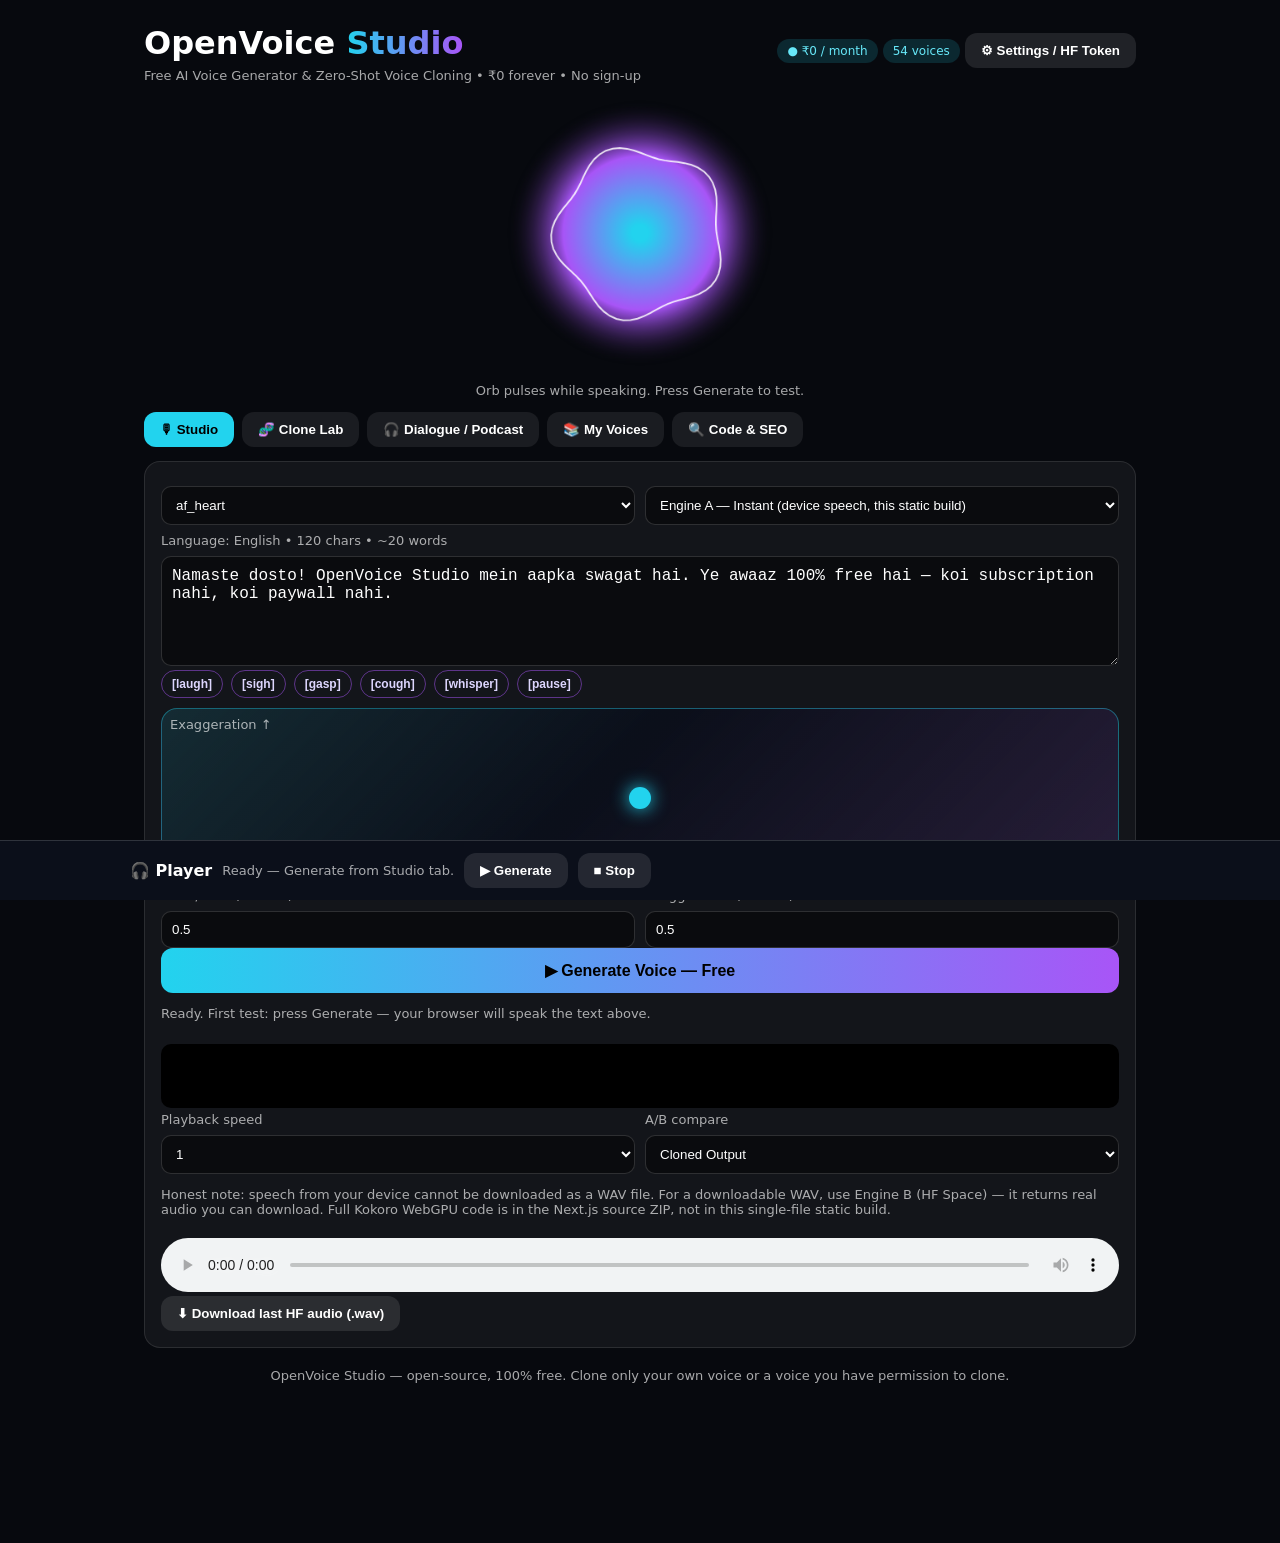
==== index.html @ 6932ad16 "Add files via upload" ====
<!DOCTYPE html>
<html lang="en-IN">
<head>
<meta charset="UTF-8">
<meta name="viewport" content="width=device-width, initial-scale=1">
<title>OpenVoice Studio — Free AI Voice Generator & Voice Cloning</title>
<meta name="description" content="100% free AI text-to-speech & 5-second voice cloning. 54 voices, Hindi, Hinglish, English + 23 languages. No subscription, no paywall, ₹0/month.">
<meta property="og:title" content="OpenVoice Studio — 100% Free AI Voice Cloning & TTS Studio">
<meta property="og:description" content="Clone any voice in 5 seconds. 54 free voices, Hindi + 23 languages, zero subscription.">
<meta property="og:type" content="website">
<link rel="llms-txt" href="/llms.txt">
<link rel="manifest" href="/manifest.webmanifest">
<style>
*{box-sizing:border-box}body{margin:0;background:#07090E;color:#fff;font-family:system-ui,-apple-system,Segoe UI,Roboto,sans-serif}
a{color:#22D3EE}.wrap{max-width:1020px;margin:0 auto;padding:18px 14px 160px}
header{display:flex;flex-wrap:wrap;gap:10px;align-items:center;justify-content:space-between}
h1{font-size:32px;margin:6px 0}.grad{background:linear-gradient(90deg,#22D3EE,#A855F7);-webkit-background-clip:text;background-clip:text;color:transparent}
.badge{background:rgba(34,211,238,.15);color:#67e8f9;border-radius:999px;padding:5px 10px;font-size:12px}
.card{background:rgba(255,255,255,.05);border:1px solid rgba(255,255,255,.1);border-radius:16px;padding:16px;margin-top:14px}
button{cursor:pointer;border:0;border-radius:12px;padding:10px 16px;font-weight:800}
.primary{background:linear-gradient(90deg,#22D3EE,#A855F7);color:#000;width:100%;padding:13px;font-size:16px}
.ghost{background:rgba(255,255,255,.1);color:#fff}
.pill{border:1px solid rgba(168,85,247,.5);color:#ddd6fe;background:transparent;border-radius:999px;padding:6px 10px;font-size:12px}
select,input,textarea{width:100%;background:rgba(0,0,0,.45);color:#fff;border:1px solid rgba(255,255,255,.15);border-radius:10px;padding:10px;margin-top:8px}
textarea{font-size:16px;min-height:110px}.row{display:grid;gap:10px}.row2{grid-template-columns:1fr 1fr}@media(max-width:640px){.row2{grid-template-columns:1fr}}
#orb{display:block;margin:0 auto}
#pad{position:relative;height:180px;border-radius:16px;border:1px solid rgba(34,211,238,.4);background:linear-gradient(135deg,rgba(34,211,238,.12),#0B0F1A 45%,rgba(168,85,247,.14));touch-action:none;cursor:crosshair;margin-top:10px}
#dot{position:absolute;width:22px;height:22px;border-radius:50%;background:#22D3EE;box-shadow:0 0 18px #22D3EE;transform:translate(-50%,-50%);left:50%;top:50%}
#wave{width:100%;height:64px;background:#000;border-radius:10px;margin-top:10px}
.small{font-size:13px;color:rgba(255,255,255,.65)}.ok{color:#6ee7b7}.warn{color:#fbbf24}
.tabs{display:flex;gap:8px;flex-wrap:wrap;margin-top:14px}.tabs button{background:rgba(255,255,255,.08);color:#fff}
.tabs button.on{background:#22D3EE;color:#000}
.tab{display:none}.tab.on{display:block}
#dock{position:fixed;left:0;right:0;bottom:0;background:#0B0F1A;border-top:1px solid rgba(255,255,255,.15);padding:12px}
#dock .in{max-width:1020px;margin:0 auto;display:flex;gap:10px;align-items:center;flex-wrap:wrap}
#meter{height:10px;background:rgba(255,255,255,.1);border-radius:99px;overflow:hidden}#meter i{display:block;height:100%;background:#22D3EE;width:0%}
</style>
</head>
<body>
<div class="wrap">
<header><div><h1>OpenVoice <span class="grad">Studio</span></h1><div class="small">Free AI Voice Generator &amp; Zero-Shot Voice Cloning • ₹0 forever • No sign-up</div></div>
<div><span class="badge">● ₹0 / month</span> <span class="badge">54 voices</span> <button class="ghost" onclick="openSettings()">⚙ Settings / HF Token</button></div></header>

<canvas id="orb" width="360" height="360" style="width:300px;height:300px"></canvas>
<div class="small" style="text-align:center" id="orbNote">Orb pulses while speaking. Press Generate to test.</div>

<div class="tabs">
<button class="on" onclick="showTab('studio',this)">🎙 Studio</button>
<button onclick="showTab('clone',this)">🧬 Clone Lab</button>
<button onclick="showTab('dialogue',this)">🎧 Dialogue / Podcast</button>
<button onclick="showTab('voices',this)">📚 My Voices</button>
<button onclick="showTab('seo',this)">🔍 Code &amp; SEO</button>
</div>

<!-- STUDIO -->
<section id="studio" class="tab on">
<div class="card">
<div class="row row2">
<select id="voice"></select>
<select id="engine"><option value="browser">Engine A — Instant (device speech, this static build)</option><option value="hf">Engine B — Chatterbox / F5 via HF ZeroGPU</option></select>
</div>
<div class="small" id="langLine" style="margin-top:8px">Language: — • 0 chars</div>
<textarea id="text">Namaste dosto! OpenVoice Studio mein aapka swagat hai. Ye awaaz 100% free hai — koi subscription nahi, koi paywall nahi.</textarea>
<div style="display:flex;gap:8px;flex-wrap:wrap" id="pills"></div>
<div id="pad"><span class="small" style="position:absolute;left:8px;top:8px">Exaggeration ↑</span><span class="small" style="position:absolute;right:8px;bottom:8px">Pace →</span><div id="dot"></div></div>
<div class="row row2"><label class="small">Pace / CFG (0.1–1.0)<input id="pace" type="number" min="0.1" max="1" step="0.05" value="0.5"></label>
<label class="small">Exaggeration (0.0–1.0)<input id="exag" type="number" min="0" max="1" step="0.05" value="0.5"></label></div>
<button class="primary" onclick="generate()">▶ Generate Voice — Free</button>
<p class="small" id="status">Ready. First test: press Generate — your browser will speak the text above.</p>
<canvas id="wave"></canvas>
<div class="row row2"><label class="small">Playback speed
<select id="speed"><option>0.5</option><option>0.75</option><option selected>1</option><option>1.25</option><option>1.5</option><option>2</option></select></label>
<label class="small">A/B compare
<select id="ab"><option>Cloned Output</option><option>Original Reference Voice</option></select></label></div>
<p class="small">Honest note: speech from your device cannot be downloaded as a WAV file. For a downloadable WAV, use Engine B (HF Space) — it returns real audio you can download. Full Kokoro WebGPU code is in the Next.js source ZIP, not in this single-file static build.</p>
<audio id="player" controls style="width:100%;margin-top:8px"></audio>
<button class="ghost" onclick="downloadAudio()">⬇ Download last HF audio (.wav)</button>
</div>
</section>

<!-- CLONE LAB -->
<section id="clone" class="tab">
<div class="card"><h2>Clone Lab — 5-Second Voice Cloning</h2>
<p class="small">Upload 5–30s of clear audio, or record live. Consent is required before saving. Voices are saved only in this browser (IndexedDB).</p>
<label class="small">Mode 1 — Upload .wav / .mp3 / .m4a / .webm<input type="file" id="up" accept=".wav,.mp3,.m4a,.webm"></label>
<p class="small" id="upInfo"></p>
<div class="card"><b>Mode 2 — Live mic</b><br>
<button class="ghost" id="recBtn" onclick="toggleRec()">● Record with mic (10s)</button>
<span id="count"></span><div id="meter" style="margin-top:10px"><i></i></div>
<div class="small" id="dbLine">Mic level 0% — too quiet? Move closer. Over 85% = clipping risk.</div>
<div style="margin-top:8px"><button class="pill" onclick="setTele('Hindi')">Hindi</button> <button class="pill" onclick="setTele('Hinglish')">Hinglish</button> <button class="pill" onclick="setTele('English')">English</button></div>
<p class="small" id="tele">Teleprompter (Hinglish): “Hello dosto, aaj main aapko ek chhoti si kahani sunata hoon, dhyaan se suno.”</p></div>
<input id="vname" placeholder="Voice name, e.g. Ankit Hindi"><input id="vaccent" placeholder="Accent tag, e.g. Hinglish">
<input id="vtrans" placeholder="Transcript of reference audio">
<label class="small"><input type="checkbox" id="consent" style="width:auto"> I confirm this is my own voice, or I have the speaker's permission to clone it. I will not use it to impersonate anyone.</label><br>
<button class="primary" onclick="saveVoice()">Save cloned voice to this browser</button>
<p class="small" id="cloneStatus"></p>
<div style="display:flex;gap:8px;margin-top:8px;flex-wrap:wrap"><button class="ghost" onclick="exportVoices()">Export .ovoice</button>
<label class="ghost" style="padding:10px 16px;border-radius:12px;cursor:pointer">Import .ovoice<input type="file" id="imp" accept=".json" style="display:none"></label></div>
</div>
</section>

<!-- DIALOGUE -->
<section id="dialogue" class="tab">
<div class="card"><h2>Dialogue Builder — Podcast Mode</h2><p class="small">Assign a different voice to each line, then play the episode in order.</p>
<div id="lines"></div>
<button class="ghost" onclick="addLine()">+ Add line</button>
<button class="primary" style="margin-top:8px" onclick="playEpisode()">▶ Play episode</button>
<p class="small">In the full Next.js build, generated buffers are merged with Web Audio API into one downloadable WAV episode.</p></div>
</section>

<!-- VOICES -->
<section id="voices" class="tab">
<div class="card"><h2>My Cloned Voices (IndexedDB — this browser only)</h2><div id="voiceList"><p class="small">No cloned voices yet. Use Clone Lab.</p></div>
<h3 style="margin-top:16px">History</h3><div id="hist"><p class="small">No generations yet.</p></div></div>
</section>

<!-- SEO -->
<section id="seo" class="tab">
<div class="card"><h2>Code &amp; SEO</h2>
<p class="small">This is the <b>static</b> version — one <code>index.html</code>, no build, no server. It opens directly and deploys on Vercel with Preset <b>Other</b> + empty build command.</p>
<p class="small">The <b>full Next.js source</b> (package.json, layout.tsx, sitemap.ts, robots.ts, llms.txt, voice-engine.ts with real Kokoro WebGPU + Chatterbox, voice-storage.ts) is in the separate ZIP <code>openvoice-studio.zip</code>. That one has <b>no index.html by design</b> — Next.js builds it from <code>src/app/page.tsx</code>. Use Vercel Preset <b>Next.js</b> for that ZIP, not Other.</p>
<ul class="small"><li><a href="/sitemap.xml">sitemap.xml</a> • <a href="/robots.txt">robots.txt</a> • <a href="/llms.txt">llms.txt</a></li>
<li>Google/Bing verification: replace <code>your-domain.com</code> in sitemap/robots/llms.txt with your real domain.</li></ul></div>
</section>

<footer class="small" style="text-align:center;margin-top:20px">OpenVoice Studio — open-source, 100% free. Clone only your own voice or a voice you have permission to clone.</footer>
</div>

<div id="dock"><div class="in"><b>🎧 Player</b><span class="small" id="dockText">Ready — Generate from Studio tab.</span>
<button class="ghost" onclick="generate()">▶ Generate</button>
<button class="ghost" onclick="speechSynthesis.cancel();setOrb(0)">■ Stop</button></div></div>

<div id="settings" style="display:none;position:fixed;inset:0;background:rgba(0,0,0,.75);z-index:50;padding:16px" onclick="this.style.display='none'">
<div class="card" style="max-width:520px;margin:60px auto;background:#0B0F1A" onclick="event.stopPropagation()">
<h3>Settings — Bring Your Own Free HF Token</h3>
<p class="small">Free <code>hf_...</code> token = your own ZeroGPU quota. Saved only in this browser (localStorage). Get one at huggingface.co → Settings → Access Tokens.</p>
<label class="small">HF token<input type="password" id="hfToken" placeholder="hf_..."></label>
<label class="small">HF Space URL<input id="hfSpace" value="https://huggingface.co/spaces/ResembleAI/Chatterbox"></label>
<button class="primary" onclick="saveSettings()">Save locally</button>
<button class="ghost" style="margin-top:8px" onclick="document.getElementById('settings').style.display='none'">Close</button>
</div></div>

<script>
// ---------- Orb ----------
const orb=document.getElementById('orb'),octx=orb.getContext('2d');let level=0.08,t=0,speaking=false;
function drawOrb(){t+=0.016;const w=360,h=360,cx=180,cy=180;octx.clearRect(0,0,w,h);
const R=92+Math.sin(t*2)*6+level*46;const g=octx.createRadialGradient(cx,cy,10,cx,cy,R+60);
g.addColorStop(0,'#22D3EE');g.addColorStop(.55,'#A855F7');g.addColorStop(1,'rgba(7,9,14,0)');
octx.fillStyle=g;octx.beginPath();octx.arc(cx,cy,R+60,0,Math.PI*2);octx.fill();
octx.strokeStyle='rgba(255,255,255,.85)';octx.lineWidth=2;octx.beginPath();
for(let a=0;a<=Math.PI*2+.01;a+=.08){const r=R+Math.sin(a*5+t*4)*(6+level*22);const x=cx+Math.cos(a)*r,y=cy+Math.sin(a)*r;a===0?octx.moveTo(x,y):octx.lineTo(x,y);}
octx.closePath();octx.stroke();requestAnimationFrame(drawOrb);}drawOrb();
function setOrb(v){level=v;speaking=v>0.2;}
// waveform (decorative, drawn on generate)
function drawWave(){const c=document.getElementById('wave');c.width=c.offsetWidth||900;c.height=64;const x=c.getContext('2d');x.fillStyle='#000';x.fillRect(0,0,c.width,64);x.strokeStyle='#22D3EE';x.beginPath();for(let i=0;i<c.width;i+=4){const y=32+Math.sin(i*.09)*18*Math.random();i===0?x.moveTo(i,y):x.lineTo(i,y);}x.stroke();}

// ---------- Voices / language ----------
const KOKORO=['af_heart','af_bella','af_sarah','am_adam','am_michael','bf_emma','bm_george','hf_alpha','hf_beta','jf_alpha'];
const vsel=document.getElementById('voice');
KOKORO.forEach(v=>{const o=document.createElement('option');o.value=v;o.textContent=v;vsel.appendChild(o);});
function loadSysVoices(){speechSynthesis.getVoices().forEach(v=>{const o=document.createElement('option');o.value='sys:'+v.name;o.textContent='🎤 '+v.name+' ('+v.lang+')';vsel.appendChild(o);});}
if('speechSynthesis' in window){loadSysVoices();speechSynthesis.onvoiceschanged=()=>{if(vsel.options.length<=KOKORO.length)loadSysVoices();};}
const textEl=document.getElementById('text');
function detectLang(s){if(/[\u0900-\u097F]/.test(s))return /[a-zA-Z]/.test(s)?'Hinglish':'Hindi';return 'English';}
function updLang(){const s=textEl.value;document.getElementById('langLine').textContent='Language: '+detectLang(s)+' • '+s.length+' chars • ~'+s.split(/\s+/).filter(Boolean).length+' words';}
textEl.addEventListener('input',updLang);updLang();
// emotion pills
['[laugh]','[sigh]','[gasp]','[cough]','[whisper]','[pause]'].forEach(e=>{const b=document.createElement('button');b.className='pill';b.textContent=e;b.onclick=()=>{textEl.value+=' '+e;updLang();};document.getElementById('pills').appendChild(b);});
// expression pad
let pace=0.5,exag=0.5;const pad=document.getElementById('pad'),dot=document.getElementById('dot');
function padSet(e){const r=pad.getBoundingClientRect();const x=Math.min(1,Math.max(0,(e.clientX-r.left)/r.width));const y=Math.min(1,Math.max(0,(e.clientY-r.top)/r.height));pace=0.1+x*0.9;exag=1-y;dot.style.left=(x*100)+'%';dot.style.top=(y*100)+'%';document.getElementById('pace').value=pace.toFixed(2);document.getElementById('exag').value=exag.toFixed(2);}
let drag=false;pad.addEventListener('pointerdown',e=>{drag=true;pad.setPointerCapture(e.pointerId);padSet(e);});pad.addEventListener('pointermove',e=>drag&&padSet(e));pad.addEventListener('pointerup',()=>drag=false);
document.getElementById('pace').addEventListener('input',e=>pace=+e.target.value);
document.getElementById('exag').addEventListener('input',e=>exag=+e.target.value);

function clean(s){return s.replace(/\[(laugh|sigh|gasp|cough|whisper|pause)\]/g,' ');}
let lastAudioBlob=null,lastAudioUrl='';
async function generate(){
  const txt=textEl.value.trim();if(!txt){alert('Pehle script likho.');return;}
  const eng=document.getElementById('engine').value;
  document.getElementById('status').textContent='Generating…';
  document.getElementById('dockText').textContent='Generating: '+txt.slice(0,60)+'…';
  drawWave();setOrb(0.7);
  if(eng==='hf'){document.getElementById('status').innerHTML='Engine B needs a live HF Space call. This static file cannot bundle @gradio/client as a module — use the Next.js ZIP for full Chatterbox, or add your HF token in Settings and try again from the live artifact. For now, speaking with device voice below.';}
  const u=new SpeechSynthesisUtterance(clean(txt));u.rate=0.7+pace*0.6;u.pitch=0.9+exag*0.2;
  const v=vsel.value;if(v.startsWith('sys:')){const f=speechSynthesis.getVoices().find(x=>x.name===v.slice(4));if(f)u.voice=f;}
  u.onend=()=>{setOrb(0.08);document.getElementById('status').textContent='Done. Language: '+detectLang(txt)+' • Voice: '+v;};
  speechSynthesis.cancel();speechSynthesis.speak(u);
  addHistory(txt,v);saveHist();
}
function downloadAudio(){if(!lastAudioUrl){alert('Abhi koi HF audio download ke liye nahi hai — pehle Engine B se generate karo. Device speech ko WAV me download nahi kiya ja sakta.');return;}const a=document.createElement('a');a.href=lastAudioUrl;a.download='openvoice.wav';a.click();}

// ---------- Tabs ----------
function showTab(id,btn){document.querySelectorAll('.tab').forEach(s=>s.classList.remove('on'));document.getElementById(id).classList.add('on');document.querySelectorAll('.tabs button').forEach(b=>b.classList.remove('on'));btn.classList.add('on');}
// ---------- Settings ----------
function openSettings(){document.getElementById('hfToken').value=localStorage.getItem('ov.hf')||'';document.getElementById('hfSpace').value=localStorage.getItem('ov.space')||'https://huggingface.co/spaces/ResembleAI/Chatterbox';document.getElementById('settings').style.display='block';}
function saveSettings(){localStorage.setItem('ov.hf',document.getElementById('hfToken').value);localStorage.setItem('ov.space',document.getElementById('hfSpace').value);document.getElementById('settings').style.display='none';alert('Saved locally (sirf is browser me).');}

// ---------- Clone Lab: IndexedDB ----------
let db;const req=indexedDB.open('openvoice',1);
req.onupgradeneeded=e=>{e.target.result.createObjectStore('voices',{keyPath:'id'});e.target.result.createObjectStore('kv');};
req.onsuccess=e=>{db=e.target.result;listVoices();};
function dbTx(store,mode,fn){const tx=db.transaction(store,mode);fn(tx.objectStore(store));}
let refBlob=null,refName='';
document.getElementById('up').addEventListener('change',async e=>{
  const f=e.target.files[0];if(!f)return;
  if(!/\.(wav|mp3|m4a|webm)$/i.test(f.name)){document.getElementById('upInfo').textContent='Only .wav / .mp3 / .m4a / .webm allowed.';return;}
  try{const ab=await f.arrayBuffer();const ac=new (window.AudioContext||window.webkitAudioContext)();const buf=await ac.decodeAudioData(ab);
    if(buf.duration<5||buf.duration>30){document.getElementById('upInfo').innerHTML='<span class="warn">Duration '+buf.duration.toFixed(1)+'s — cloning needs 5–30s. Chhota/bada clip dobara record karo.</span>';return;}
    refBlob=f;refName=f.name;document.getElementById('upInfo').innerHTML='<span class="ok">✓ '+f.name+' — '+buf.duration.toFixed(1)+'s, OK for cloning.</span>';
  }catch(err){refBlob=f;refName=f.name;document.getElementById('upInfo').textContent=f.name+' loaded (duration check skipped — browser could not decode it).';}
});
const TELE={Hindi:'नमस्ते, मेरा नाम है और मैं आज आपके लिए एक कहानी सुनाने जा रहा हूँ।',Hinglish:'Hello dosto, aaj main aapko ek chhoti si kahani sunata hoon, dhyaan se suno.',English:'Hello, my name is Alex, and today I will tell you a short story. Listen carefully.'};
function setTele(l){document.getElementById('tele').textContent='Teleprompter ('+l+'): “'+TELE[l]+'”';}
let rec=null,chunks=[],stream=null,cdTimer=null;
async function toggleRec(){
  if(rec&&rec.state==='recording'){rec.stop();return;}
  try{stream=await navigator.mediaDevices.getUserMedia({audio:true});}catch(e){alert('Mic permission chahiye. Browser me mic allow karo.');return;}
  const ac=new (window.AudioContext||window.webkitAudioContext)();const src=ac.createMediaStreamSource(stream);const an=ac.createAnalyser();src.connect(an);
  const data=new Uint8Array(an.fftSize);const meter=document.querySelector('#meter i');
  const tick=()=>{if(!rec||rec.state!=='recording')return;an.getByteTimeDomainData(data);let peak=0;data.forEach(v=>peak=Math.max(peak,Math.abs(v-128)));const pct=Math.round(peak/128*100);meter.style.width=pct+'%';document.getElementById('dbLine').textContent='Mic level '+pct+'%'+(pct<15?' — too quiet / noisy? Move closer.':pct>85?' — too loud, clipping risk.':' — good.');requestAnimationFrame(tick);};
  chunks=[];rec=new MediaRecorder(stream);rec.ondataavailable=e=>chunks.push(e.data);
  rec.onstop=()=>{const b=new Blob(chunks,{type:'audio/webm'});refBlob=b;refName='mic-recording.webm';document.getElementById('upInfo').innerHTML='<span class="ok">✓ Mic recording saved — use Save below.</span>';stream.getTracks().forEach(t=>t.stop());document.getElementById('recBtn').textContent='● Record with mic (10s)';document.getElementById('count').textContent='';};
  rec.start();tick();let n=10;document.getElementById('recBtn').textContent='● Recording… stop karne ke liye dobara dabao';
  document.getElementById('count').textContent='⏱ '+n+'s';cdTimer=setInterval(()=>{n--;document.getElementById('count').textContent=n>0?'⏱ '+n+'s':'';if(n<=0){clearInterval(cdTimer);if(rec.state==='recording')rec.stop();}},1000);
}
function b64(blob){return new Promise((res,rej)=>{const r=new FileReader();r.onload=()=>res(String(r.result).split(',')[1]);r.onerror=rej;r.readAsDataURL(blob);});}
async function saveVoice(){
  const name=document.getElementById('vname').value.trim();
  if(!refBlob||!name||!document.getElementById('consent').checked){document.getElementById('cloneStatus').textContent='Need: audio (upload ya mic) + voice name + consent checkbox.';return;}
  const audio=await b64(refBlob);
  const p={id:Date.now().toString(),name,accent:document.getElementById('vaccent').value||'Hinglish',transcript:document.getElementById('vtrans').value||'',audio,mime:refBlob.type||'audio/webm',createdAt:Date.now()};
  dbTx('voices','readwrite',s=>{s.add(p);});document.getElementById('cloneStatus').innerHTML='<span class="ok">Saved “'+name+'” to IndexedDB — My Voices tab me dekho, Export .ovoice se backup lo.</span>';listVoices();
}
function listVoices(){if(!db)return;dbTx('voices','readonly',s=>{const r=s.getAll();r.onsuccess=()=>{const list=r.result;const el=document.getElementById('voiceList');
  el.innerHTML=list.length?list.map(v=>'<div style="display:flex;justify-content:space-between;gap:8px;background:rgba(0,0,0,.4);padding:10px;border-radius:10px;margin-top:8px"><span>🎙 '+escapeHtml(v.name)+' • '+escapeHtml(v.accent)+'</span><button class="ghost" onclick="exportOne(\''+v.id+'\')">Export .ovoice</button></div>').join(''):'<p class="small">No cloned voices yet. Use Clone Lab.</p>';};});}
function escapeHtml(s){return String(s).replace(/[&<>"']/g,c=>({'&':'&amp;','<':'&lt;','>':'&gt;','"':'&quot;',"'":'&#39;'}[c]));}
function exportOne(id){dbTx('voices','readonly',s=>{const r=s.get(id);r.onsuccess=()=>{dlJSON({format:'ovoice/1.0',exportedAt:new Date().toISOString(),profile:r.result},(r.result.name||'voice').replace(/\s+/g,'-').toLowerCase()+'.ovoice.json');};});}
function dlJSON(obj,fn){const b=new Blob([JSON.stringify(obj,null,2)],{type:'application/json'});const a=document.createElement('a');a.href=URL.createObjectURL(b);a.download=fn;a.click();}
function exportVoices(){dbTx('voices','readonly',s=>{const r=s.getAll();r.onsuccess=()=>{if(!r.result.length){alert('Pehle ek voice save karo.');return;}r.result.forEach(v=>dlJSON({format:'ovoice/1.0',exportedAt:new Date().toISOString(),profile:v},v.name.replace(/\s+/g,'-').toLowerCase()+'.ovoice.json'));};});}
document.getElementById('imp').addEventListener('change',async e=>{const f=e.target.files[0];if(!f)return;try{const j=JSON.parse(await f.text());if(j.format!=='ovoice/1.0'||!j.profile?.audio)throw new Error('bad');const p={...j.profile,id:Date.now().toString()};dbTx('voices','readwrite',s=>s.add(p));alert('Imported: '+p.name);listVoices();}catch(err){alert('Ye valid .ovoice file nahi hai.');}});
// history (localStorage, simple)
let hist=JSON.parse(localStorage.getItem('ov.hist')||'[]');
function addHistory(text,voice){hist.unshift({text:text.slice(0,120),voice,at:new Date().toLocaleString()});hist=hist.slice(0,20);}
function saveHist(){localStorage.setItem('ov.hist',JSON.stringify(hist));document.getElementById('hist').innerHTML=hist.map(h=>'<div class="small" style="background:rgba(0,0,0,.4);padding:8px;border-radius:8px;margin-top:6px">'+escapeHtml(h.text)+' — <b>'+escapeHtml(h.voice)+'</b> • '+escapeHtml(h.at)+'</div>').join('')||'<p class="small">No generations yet.</p>';}
saveHist();
// ---------- Dialogue ----------
let lines=[{sp:'A',voice:'af_heart',text:'Namaste dosto, aaj ki kahani shuru karte hain.'},{sp:'B',voice:'am_adam',text:'Haan, main taiyaar hoon — aap sunaiye.'}];
function renderLines(){document.getElementById('lines').innerHTML=lines.map((l,i)=>'<div style="display:flex;gap:8px;margin-top:8px;flex-wrap:wrap"><select onchange="lines['+i+'].sp=this.value" style="width:110px;margin:0"><option '+(l.sp==='A'?'selected':'')+'>A</option><option '+(l.sp==='B'?'selected':'')+'>B</option></select><select onchange="lines['+i+'].voice=this.value" style="width:140px;margin:0">'+KOKORO.map(v=>'<option '+(l.voice===v?'selected':'')+'>'+v+'</option>').join('')+'</select><input value="'+escapeHtml(l.text)+'" oninput="lines['+i+'].text=this.value" style="flex:1;min-width:180px;margin:0" placeholder="Line…"></div>').join('');}
function addLine(){lines.push({sp:lines.length%2?'B':'A',voice:KOKORO[0],text:''});renderLines();}
function playEpisode(){speechSynthesis.cancel();lines.filter(l=>l.text.trim()).forEach(l=>speechSynthesis.speak(new SpeechSynthesisUtterance(clean(l.text))));}
renderLines();
</script>
</body>
</html>
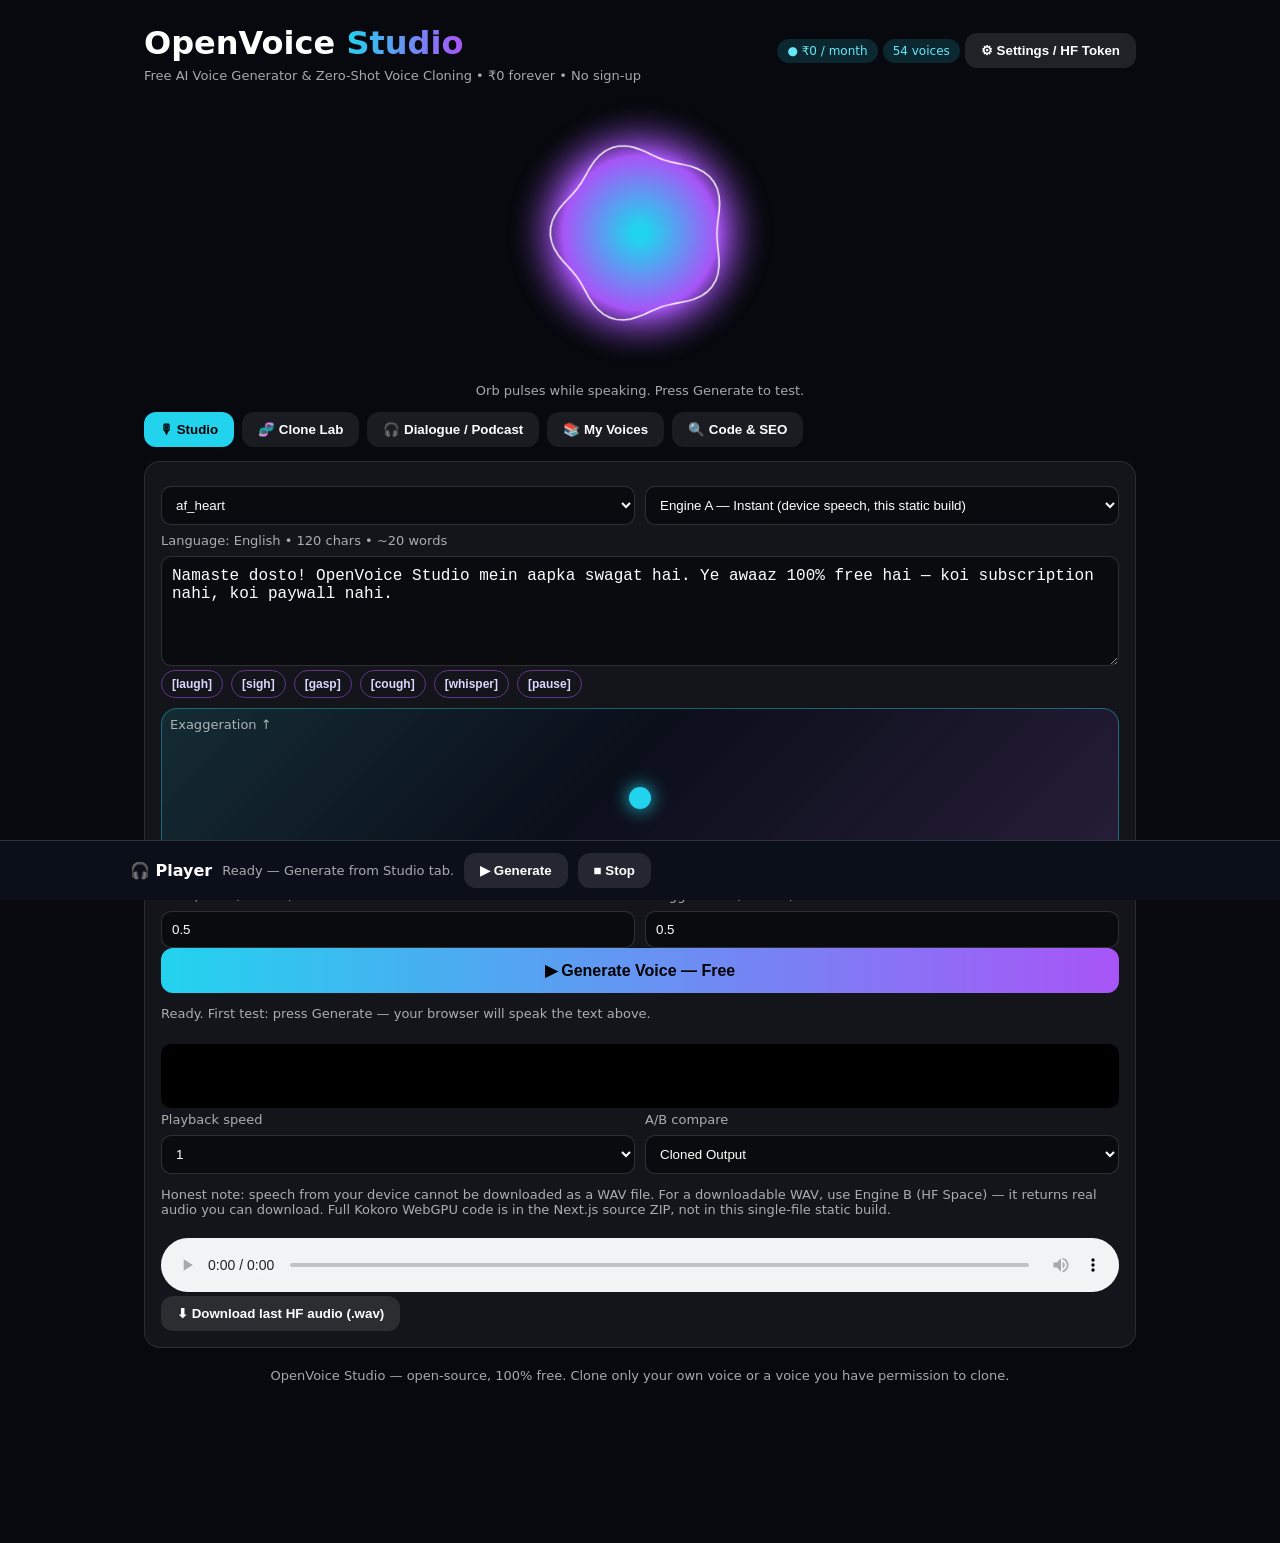
==== commit 962ddacc: "Add files via upload" ====
--- a/index.html
+++ b/index.html
@@ -5,6 +5,7 @@
 <meta name="viewport" content="width=device-width, initial-scale=1">
 <title>OpenVoice Studio — Free AI Voice Generator & Voice Cloning</title>
 <meta name="description" content="100% free AI text-to-speech & 5-second voice cloning. 54 voices, Hindi, Hinglish, English + 23 languages. No subscription, no paywall, ₹0/month.">
+<meta name="google-site-verification" content="9OMlhvTOkKKcQzEDEyai8x-kosGaONepYuMpAsrcFt4" />
 <meta property="og:title" content="OpenVoice Studio — 100% Free AI Voice Cloning & TTS Studio">
 <meta property="og:description" content="Clone any voice in 5 seconds. 54 free voices, Hindi + 23 languages, zero subscription.">
 <meta property="og:type" content="website">
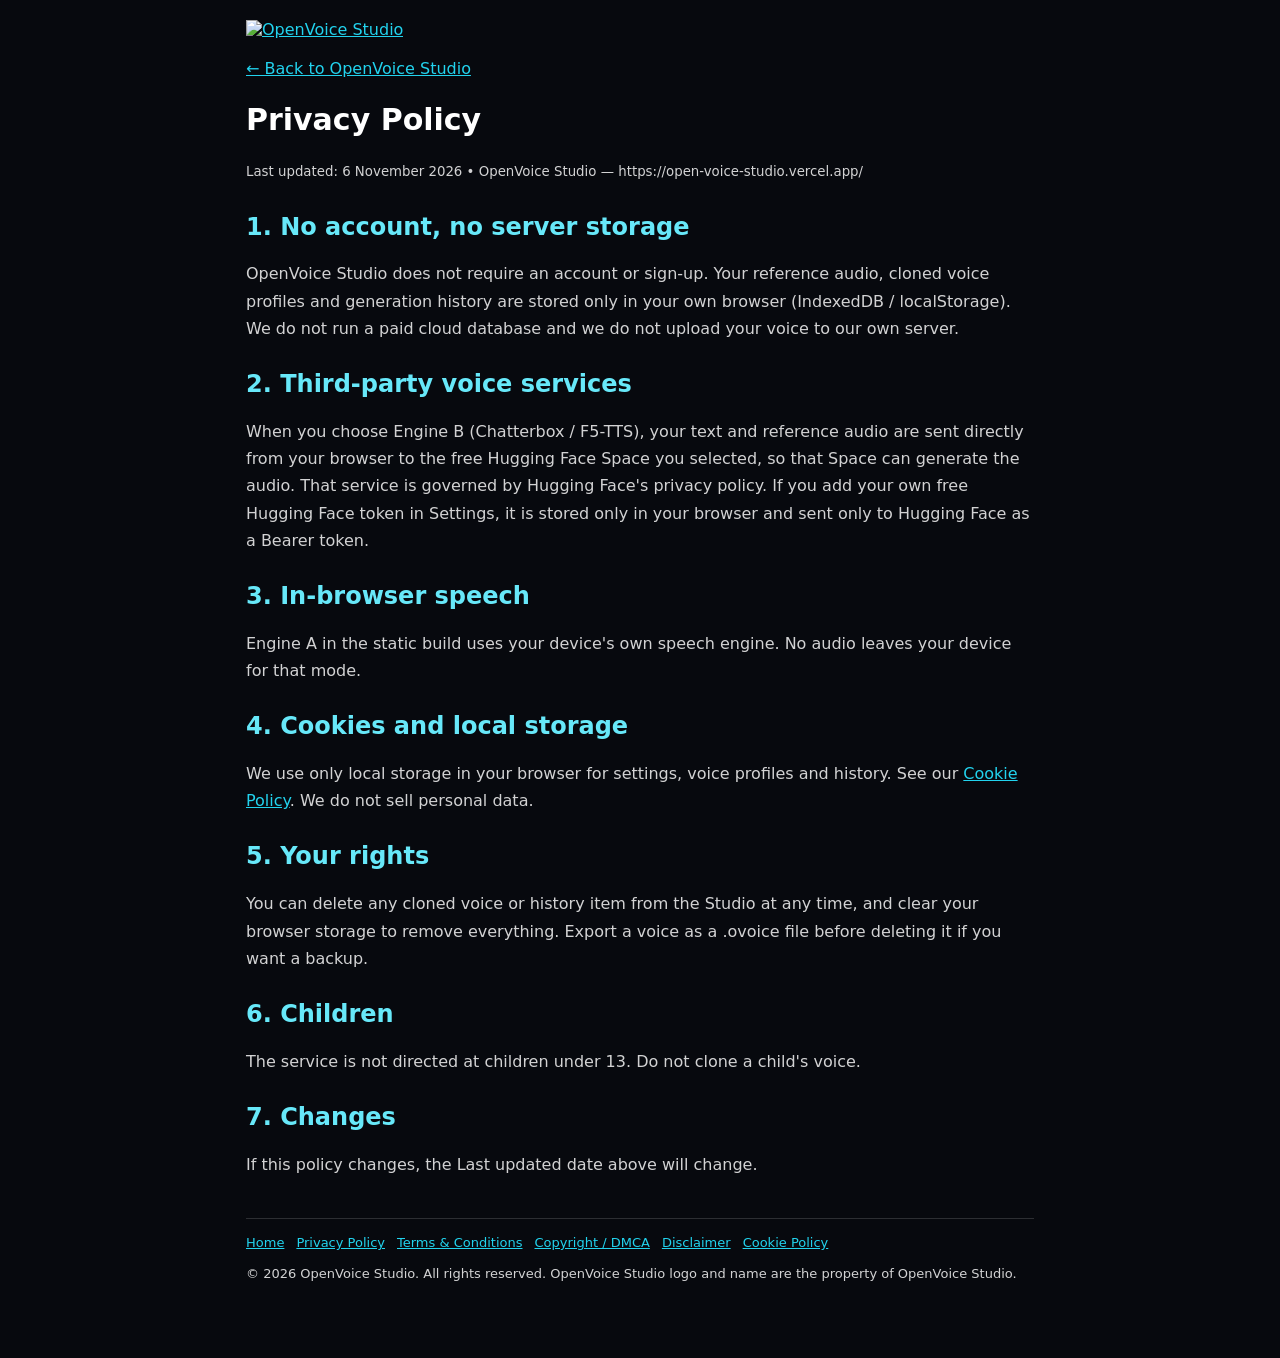
==== commit a2d577ec: "Add files via upload" ====
--- a/index.html
+++ b/index.html
@@ -3,255 +3,26 @@
 <head>
 <meta charset="UTF-8">
 <meta name="viewport" content="width=device-width, initial-scale=1">
-<title>OpenVoice Studio — Free AI Voice Generator & Voice Cloning</title>
-<meta name="description" content="100% free AI text-to-speech & 5-second voice cloning. 54 voices, Hindi, Hinglish, English + 23 languages. No subscription, no paywall, ₹0/month.">
-<meta name="google-site-verification" content="9OMlhvTOkKKcQzEDEyai8x-kosGaONepYuMpAsrcFt4" />
-<meta property="og:title" content="OpenVoice Studio — 100% Free AI Voice Cloning & TTS Studio">
-<meta property="og:description" content="Clone any voice in 5 seconds. 54 free voices, Hindi + 23 languages, zero subscription.">
-<meta property="og:type" content="website">
-<link rel="llms-txt" href="/llms.txt">
-<link rel="manifest" href="/manifest.webmanifest">
-<style>
-*{box-sizing:border-box}body{margin:0;background:#07090E;color:#fff;font-family:system-ui,-apple-system,Segoe UI,Roboto,sans-serif}
-a{color:#22D3EE}.wrap{max-width:1020px;margin:0 auto;padding:18px 14px 160px}
-header{display:flex;flex-wrap:wrap;gap:10px;align-items:center;justify-content:space-between}
-h1{font-size:32px;margin:6px 0}.grad{background:linear-gradient(90deg,#22D3EE,#A855F7);-webkit-background-clip:text;background-clip:text;color:transparent}
-.badge{background:rgba(34,211,238,.15);color:#67e8f9;border-radius:999px;padding:5px 10px;font-size:12px}
-.card{background:rgba(255,255,255,.05);border:1px solid rgba(255,255,255,.1);border-radius:16px;padding:16px;margin-top:14px}
-button{cursor:pointer;border:0;border-radius:12px;padding:10px 16px;font-weight:800}
-.primary{background:linear-gradient(90deg,#22D3EE,#A855F7);color:#000;width:100%;padding:13px;font-size:16px}
-.ghost{background:rgba(255,255,255,.1);color:#fff}
-.pill{border:1px solid rgba(168,85,247,.5);color:#ddd6fe;background:transparent;border-radius:999px;padding:6px 10px;font-size:12px}
-select,input,textarea{width:100%;background:rgba(0,0,0,.45);color:#fff;border:1px solid rgba(255,255,255,.15);border-radius:10px;padding:10px;margin-top:8px}
-textarea{font-size:16px;min-height:110px}.row{display:grid;gap:10px}.row2{grid-template-columns:1fr 1fr}@media(max-width:640px){.row2{grid-template-columns:1fr}}
-#orb{display:block;margin:0 auto}
-#pad{position:relative;height:180px;border-radius:16px;border:1px solid rgba(34,211,238,.4);background:linear-gradient(135deg,rgba(34,211,238,.12),#0B0F1A 45%,rgba(168,85,247,.14));touch-action:none;cursor:crosshair;margin-top:10px}
-#dot{position:absolute;width:22px;height:22px;border-radius:50%;background:#22D3EE;box-shadow:0 0 18px #22D3EE;transform:translate(-50%,-50%);left:50%;top:50%}
-#wave{width:100%;height:64px;background:#000;border-radius:10px;margin-top:10px}
-.small{font-size:13px;color:rgba(255,255,255,.65)}.ok{color:#6ee7b7}.warn{color:#fbbf24}
-.tabs{display:flex;gap:8px;flex-wrap:wrap;margin-top:14px}.tabs button{background:rgba(255,255,255,.08);color:#fff}
-.tabs button.on{background:#22D3EE;color:#000}
-.tab{display:none}.tab.on{display:block}
-#dock{position:fixed;left:0;right:0;bottom:0;background:#0B0F1A;border-top:1px solid rgba(255,255,255,.15);padding:12px}
-#dock .in{max-width:1020px;margin:0 auto;display:flex;gap:10px;align-items:center;flex-wrap:wrap}
-#meter{height:10px;background:rgba(255,255,255,.1);border-radius:99px;overflow:hidden}#meter i{display:block;height:100%;background:#22D3EE;width:0%}
-</style>
+<title>Privacy Policy | OpenVoice Studio</title>
+<meta name="description" content="How OpenVoice Studio handles your data — your voice and files stay in your browser.">
+<meta name="robots" content="index, follow">
+<link rel="canonical" href="https://open-voice-studio.vercel.app/">
+<link rel="icon" type="image/png" href="/assets/logo.png">
+<style>*{box-sizing:border-box}body{margin:0;background:#07090E;color:#fff;font-family:system-ui,-apple-system,Segoe UI,Roboto,sans-serif}a{color:#22D3EE}.wrap{max-width:820px;margin:0 auto;padding:20px 16px 60px}h1{font-size:30px}h2{margin-top:28px;color:#67e8f9}p,li{line-height:1.7;color:rgba(255,255,255,.82)}.foot{margin-top:40px;border-top:1px solid rgba(255,255,255,.15);padding-top:16px;font-size:13px;color:rgba(255,255,255,.55)}.foot a{margin-right:12px}</style>
 </head>
-<body>
-<div class="wrap">
-<header><div><h1>OpenVoice <span class="grad">Studio</span></h1><div class="small">Free AI Voice Generator &amp; Zero-Shot Voice Cloning • ₹0 forever • No sign-up</div></div>
-<div><span class="badge">● ₹0 / month</span> <span class="badge">54 voices</span> <button class="ghost" onclick="openSettings()">⚙ Settings / HF Token</button></div></header>
-
-<canvas id="orb" width="360" height="360" style="width:300px;height:300px"></canvas>
-<div class="small" style="text-align:center" id="orbNote">Orb pulses while speaking. Press Generate to test.</div>
-
-<div class="tabs">
-<button class="on" onclick="showTab('studio',this)">🎙 Studio</button>
-<button onclick="showTab('clone',this)">🧬 Clone Lab</button>
-<button onclick="showTab('dialogue',this)">🎧 Dialogue / Podcast</button>
-<button onclick="showTab('voices',this)">📚 My Voices</button>
-<button onclick="showTab('seo',this)">🔍 Code &amp; SEO</button>
-</div>
-
-<!-- STUDIO -->
-<section id="studio" class="tab on">
-<div class="card">
-<div class="row row2">
-<select id="voice"></select>
-<select id="engine"><option value="browser">Engine A — Instant (device speech, this static build)</option><option value="hf">Engine B — Chatterbox / F5 via HF ZeroGPU</option></select>
-</div>
-<div class="small" id="langLine" style="margin-top:8px">Language: — • 0 chars</div>
-<textarea id="text">Namaste dosto! OpenVoice Studio mein aapka swagat hai. Ye awaaz 100% free hai — koi subscription nahi, koi paywall nahi.</textarea>
-<div style="display:flex;gap:8px;flex-wrap:wrap" id="pills"></div>
-<div id="pad"><span class="small" style="position:absolute;left:8px;top:8px">Exaggeration ↑</span><span class="small" style="position:absolute;right:8px;bottom:8px">Pace →</span><div id="dot"></div></div>
-<div class="row row2"><label class="small">Pace / CFG (0.1–1.0)<input id="pace" type="number" min="0.1" max="1" step="0.05" value="0.5"></label>
-<label class="small">Exaggeration (0.0–1.0)<input id="exag" type="number" min="0" max="1" step="0.05" value="0.5"></label></div>
-<button class="primary" onclick="generate()">▶ Generate Voice — Free</button>
-<p class="small" id="status">Ready. First test: press Generate — your browser will speak the text above.</p>
-<canvas id="wave"></canvas>
-<div class="row row2"><label class="small">Playback speed
-<select id="speed"><option>0.5</option><option>0.75</option><option selected>1</option><option>1.25</option><option>1.5</option><option>2</option></select></label>
-<label class="small">A/B compare
-<select id="ab"><option>Cloned Output</option><option>Original Reference Voice</option></select></label></div>
-<p class="small">Honest note: speech from your device cannot be downloaded as a WAV file. For a downloadable WAV, use Engine B (HF Space) — it returns real audio you can download. Full Kokoro WebGPU code is in the Next.js source ZIP, not in this single-file static build.</p>
-<audio id="player" controls style="width:100%;margin-top:8px"></audio>
-<button class="ghost" onclick="downloadAudio()">⬇ Download last HF audio (.wav)</button>
-</div>
-</section>
-
-<!-- CLONE LAB -->
-<section id="clone" class="tab">
-<div class="card"><h2>Clone Lab — 5-Second Voice Cloning</h2>
-<p class="small">Upload 5–30s of clear audio, or record live. Consent is required before saving. Voices are saved only in this browser (IndexedDB).</p>
-<label class="small">Mode 1 — Upload .wav / .mp3 / .m4a / .webm<input type="file" id="up" accept=".wav,.mp3,.m4a,.webm"></label>
-<p class="small" id="upInfo"></p>
-<div class="card"><b>Mode 2 — Live mic</b><br>
-<button class="ghost" id="recBtn" onclick="toggleRec()">● Record with mic (10s)</button>
-<span id="count"></span><div id="meter" style="margin-top:10px"><i></i></div>
-<div class="small" id="dbLine">Mic level 0% — too quiet? Move closer. Over 85% = clipping risk.</div>
-<div style="margin-top:8px"><button class="pill" onclick="setTele('Hindi')">Hindi</button> <button class="pill" onclick="setTele('Hinglish')">Hinglish</button> <button class="pill" onclick="setTele('English')">English</button></div>
-<p class="small" id="tele">Teleprompter (Hinglish): “Hello dosto, aaj main aapko ek chhoti si kahani sunata hoon, dhyaan se suno.”</p></div>
-<input id="vname" placeholder="Voice name, e.g. Ankit Hindi"><input id="vaccent" placeholder="Accent tag, e.g. Hinglish">
-<input id="vtrans" placeholder="Transcript of reference audio">
-<label class="small"><input type="checkbox" id="consent" style="width:auto"> I confirm this is my own voice, or I have the speaker's permission to clone it. I will not use it to impersonate anyone.</label><br>
-<button class="primary" onclick="saveVoice()">Save cloned voice to this browser</button>
-<p class="small" id="cloneStatus"></p>
-<div style="display:flex;gap:8px;margin-top:8px;flex-wrap:wrap"><button class="ghost" onclick="exportVoices()">Export .ovoice</button>
-<label class="ghost" style="padding:10px 16px;border-radius:12px;cursor:pointer">Import .ovoice<input type="file" id="imp" accept=".json" style="display:none"></label></div>
-</div>
-</section>
-
-<!-- DIALOGUE -->
-<section id="dialogue" class="tab">
-<div class="card"><h2>Dialogue Builder — Podcast Mode</h2><p class="small">Assign a different voice to each line, then play the episode in order.</p>
-<div id="lines"></div>
-<button class="ghost" onclick="addLine()">+ Add line</button>
-<button class="primary" style="margin-top:8px" onclick="playEpisode()">▶ Play episode</button>
-<p class="small">In the full Next.js build, generated buffers are merged with Web Audio API into one downloadable WAV episode.</p></div>
-</section>
-
-<!-- VOICES -->
-<section id="voices" class="tab">
-<div class="card"><h2>My Cloned Voices (IndexedDB — this browser only)</h2><div id="voiceList"><p class="small">No cloned voices yet. Use Clone Lab.</p></div>
-<h3 style="margin-top:16px">History</h3><div id="hist"><p class="small">No generations yet.</p></div></div>
-</section>
-
-<!-- SEO -->
-<section id="seo" class="tab">
-<div class="card"><h2>Code &amp; SEO</h2>
-<p class="small">This is the <b>static</b> version — one <code>index.html</code>, no build, no server. It opens directly and deploys on Vercel with Preset <b>Other</b> + empty build command.</p>
-<p class="small">The <b>full Next.js source</b> (package.json, layout.tsx, sitemap.ts, robots.ts, llms.txt, voice-engine.ts with real Kokoro WebGPU + Chatterbox, voice-storage.ts) is in the separate ZIP <code>openvoice-studio.zip</code>. That one has <b>no index.html by design</b> — Next.js builds it from <code>src/app/page.tsx</code>. Use Vercel Preset <b>Next.js</b> for that ZIP, not Other.</p>
-<ul class="small"><li><a href="/sitemap.xml">sitemap.xml</a> • <a href="/robots.txt">robots.txt</a> • <a href="/llms.txt">llms.txt</a></li>
-<li>Google/Bing verification: replace <code>your-domain.com</code> in sitemap/robots/llms.txt with your real domain.</li></ul></div>
-</section>
-
-<footer class="small" style="text-align:center;margin-top:20px">OpenVoice Studio — open-source, 100% free. Clone only your own voice or a voice you have permission to clone.</footer>
-</div>
-
-<div id="dock"><div class="in"><b>🎧 Player</b><span class="small" id="dockText">Ready — Generate from Studio tab.</span>
-<button class="ghost" onclick="generate()">▶ Generate</button>
-<button class="ghost" onclick="speechSynthesis.cancel();setOrb(0)">■ Stop</button></div></div>
-
-<div id="settings" style="display:none;position:fixed;inset:0;background:rgba(0,0,0,.75);z-index:50;padding:16px" onclick="this.style.display='none'">
-<div class="card" style="max-width:520px;margin:60px auto;background:#0B0F1A" onclick="event.stopPropagation()">
-<h3>Settings — Bring Your Own Free HF Token</h3>
-<p class="small">Free <code>hf_...</code> token = your own ZeroGPU quota. Saved only in this browser (localStorage). Get one at huggingface.co → Settings → Access Tokens.</p>
-<label class="small">HF token<input type="password" id="hfToken" placeholder="hf_..."></label>
-<label class="small">HF Space URL<input id="hfSpace" value="https://huggingface.co/spaces/ResembleAI/Chatterbox"></label>
-<button class="primary" onclick="saveSettings()">Save locally</button>
-<button class="ghost" style="margin-top:8px" onclick="document.getElementById('settings').style.display='none'">Close</button>
-</div></div>
-
-<script>
-// ---------- Orb ----------
-const orb=document.getElementById('orb'),octx=orb.getContext('2d');let level=0.08,t=0,speaking=false;
-function drawOrb(){t+=0.016;const w=360,h=360,cx=180,cy=180;octx.clearRect(0,0,w,h);
-const R=92+Math.sin(t*2)*6+level*46;const g=octx.createRadialGradient(cx,cy,10,cx,cy,R+60);
-g.addColorStop(0,'#22D3EE');g.addColorStop(.55,'#A855F7');g.addColorStop(1,'rgba(7,9,14,0)');
-octx.fillStyle=g;octx.beginPath();octx.arc(cx,cy,R+60,0,Math.PI*2);octx.fill();
-octx.strokeStyle='rgba(255,255,255,.85)';octx.lineWidth=2;octx.beginPath();
-for(let a=0;a<=Math.PI*2+.01;a+=.08){const r=R+Math.sin(a*5+t*4)*(6+level*22);const x=cx+Math.cos(a)*r,y=cy+Math.sin(a)*r;a===0?octx.moveTo(x,y):octx.lineTo(x,y);}
-octx.closePath();octx.stroke();requestAnimationFrame(drawOrb);}drawOrb();
-function setOrb(v){level=v;speaking=v>0.2;}
-// waveform (decorative, drawn on generate)
-function drawWave(){const c=document.getElementById('wave');c.width=c.offsetWidth||900;c.height=64;const x=c.getContext('2d');x.fillStyle='#000';x.fillRect(0,0,c.width,64);x.strokeStyle='#22D3EE';x.beginPath();for(let i=0;i<c.width;i+=4){const y=32+Math.sin(i*.09)*18*Math.random();i===0?x.moveTo(i,y):x.lineTo(i,y);}x.stroke();}
-
-// ---------- Voices / language ----------
-const KOKORO=['af_heart','af_bella','af_sarah','am_adam','am_michael','bf_emma','bm_george','hf_alpha','hf_beta','jf_alpha'];
-const vsel=document.getElementById('voice');
-KOKORO.forEach(v=>{const o=document.createElement('option');o.value=v;o.textContent=v;vsel.appendChild(o);});
-function loadSysVoices(){speechSynthesis.getVoices().forEach(v=>{const o=document.createElement('option');o.value='sys:'+v.name;o.textContent='🎤 '+v.name+' ('+v.lang+')';vsel.appendChild(o);});}
-if('speechSynthesis' in window){loadSysVoices();speechSynthesis.onvoiceschanged=()=>{if(vsel.options.length<=KOKORO.length)loadSysVoices();};}
-const textEl=document.getElementById('text');
-function detectLang(s){if(/[\u0900-\u097F]/.test(s))return /[a-zA-Z]/.test(s)?'Hinglish':'Hindi';return 'English';}
-function updLang(){const s=textEl.value;document.getElementById('langLine').textContent='Language: '+detectLang(s)+' • '+s.length+' chars • ~'+s.split(/\s+/).filter(Boolean).length+' words';}
-textEl.addEventListener('input',updLang);updLang();
-// emotion pills
-['[laugh]','[sigh]','[gasp]','[cough]','[whisper]','[pause]'].forEach(e=>{const b=document.createElement('button');b.className='pill';b.textContent=e;b.onclick=()=>{textEl.value+=' '+e;updLang();};document.getElementById('pills').appendChild(b);});
-// expression pad
-let pace=0.5,exag=0.5;const pad=document.getElementById('pad'),dot=document.getElementById('dot');
-function padSet(e){const r=pad.getBoundingClientRect();const x=Math.min(1,Math.max(0,(e.clientX-r.left)/r.width));const y=Math.min(1,Math.max(0,(e.clientY-r.top)/r.height));pace=0.1+x*0.9;exag=1-y;dot.style.left=(x*100)+'%';dot.style.top=(y*100)+'%';document.getElementById('pace').value=pace.toFixed(2);document.getElementById('exag').value=exag.toFixed(2);}
-let drag=false;pad.addEventListener('pointerdown',e=>{drag=true;pad.setPointerCapture(e.pointerId);padSet(e);});pad.addEventListener('pointermove',e=>drag&&padSet(e));pad.addEventListener('pointerup',()=>drag=false);
-document.getElementById('pace').addEventListener('input',e=>pace=+e.target.value);
-document.getElementById('exag').addEventListener('input',e=>exag=+e.target.value);
-
-function clean(s){return s.replace(/\[(laugh|sigh|gasp|cough|whisper|pause)\]/g,' ');}
-let lastAudioBlob=null,lastAudioUrl='';
-async function generate(){
-  const txt=textEl.value.trim();if(!txt){alert('Pehle script likho.');return;}
-  const eng=document.getElementById('engine').value;
-  document.getElementById('status').textContent='Generating…';
-  document.getElementById('dockText').textContent='Generating: '+txt.slice(0,60)+'…';
-  drawWave();setOrb(0.7);
-  if(eng==='hf'){document.getElementById('status').innerHTML='Engine B needs a live HF Space call. This static file cannot bundle @gradio/client as a module — use the Next.js ZIP for full Chatterbox, or add your HF token in Settings and try again from the live artifact. For now, speaking with device voice below.';}
-  const u=new SpeechSynthesisUtterance(clean(txt));u.rate=0.7+pace*0.6;u.pitch=0.9+exag*0.2;
-  const v=vsel.value;if(v.startsWith('sys:')){const f=speechSynthesis.getVoices().find(x=>x.name===v.slice(4));if(f)u.voice=f;}
-  u.onend=()=>{setOrb(0.08);document.getElementById('status').textContent='Done. Language: '+detectLang(txt)+' • Voice: '+v;};
-  speechSynthesis.cancel();speechSynthesis.speak(u);
-  addHistory(txt,v);saveHist();
-}
-function downloadAudio(){if(!lastAudioUrl){alert('Abhi koi HF audio download ke liye nahi hai — pehle Engine B se generate karo. Device speech ko WAV me download nahi kiya ja sakta.');return;}const a=document.createElement('a');a.href=lastAudioUrl;a.download='openvoice.wav';a.click();}
-
-// ---------- Tabs ----------
-function showTab(id,btn){document.querySelectorAll('.tab').forEach(s=>s.classList.remove('on'));document.getElementById(id).classList.add('on');document.querySelectorAll('.tabs button').forEach(b=>b.classList.remove('on'));btn.classList.add('on');}
-// ---------- Settings ----------
-function openSettings(){document.getElementById('hfToken').value=localStorage.getItem('ov.hf')||'';document.getElementById('hfSpace').value=localStorage.getItem('ov.space')||'https://huggingface.co/spaces/ResembleAI/Chatterbox';document.getElementById('settings').style.display='block';}
-function saveSettings(){localStorage.setItem('ov.hf',document.getElementById('hfToken').value);localStorage.setItem('ov.space',document.getElementById('hfSpace').value);document.getElementById('settings').style.display='none';alert('Saved locally (sirf is browser me).');}
-
-// ---------- Clone Lab: IndexedDB ----------
-let db;const req=indexedDB.open('openvoice',1);
-req.onupgradeneeded=e=>{e.target.result.createObjectStore('voices',{keyPath:'id'});e.target.result.createObjectStore('kv');};
-req.onsuccess=e=>{db=e.target.result;listVoices();};
-function dbTx(store,mode,fn){const tx=db.transaction(store,mode);fn(tx.objectStore(store));}
-let refBlob=null,refName='';
-document.getElementById('up').addEventListener('change',async e=>{
-  const f=e.target.files[0];if(!f)return;
-  if(!/\.(wav|mp3|m4a|webm)$/i.test(f.name)){document.getElementById('upInfo').textContent='Only .wav / .mp3 / .m4a / .webm allowed.';return;}
-  try{const ab=await f.arrayBuffer();const ac=new (window.AudioContext||window.webkitAudioContext)();const buf=await ac.decodeAudioData(ab);
-    if(buf.duration<5||buf.duration>30){document.getElementById('upInfo').innerHTML='<span class="warn">Duration '+buf.duration.toFixed(1)+'s — cloning needs 5–30s. Chhota/bada clip dobara record karo.</span>';return;}
-    refBlob=f;refName=f.name;document.getElementById('upInfo').innerHTML='<span class="ok">✓ '+f.name+' — '+buf.duration.toFixed(1)+'s, OK for cloning.</span>';
-  }catch(err){refBlob=f;refName=f.name;document.getElementById('upInfo').textContent=f.name+' loaded (duration check skipped — browser could not decode it).';}
-});
-const TELE={Hindi:'नमस्ते, मेरा नाम है और मैं आज आपके लिए एक कहानी सुनाने जा रहा हूँ।',Hinglish:'Hello dosto, aaj main aapko ek chhoti si kahani sunata hoon, dhyaan se suno.',English:'Hello, my name is Alex, and today I will tell you a short story. Listen carefully.'};
-function setTele(l){document.getElementById('tele').textContent='Teleprompter ('+l+'): “'+TELE[l]+'”';}
-let rec=null,chunks=[],stream=null,cdTimer=null;
-async function toggleRec(){
-  if(rec&&rec.state==='recording'){rec.stop();return;}
-  try{stream=await navigator.mediaDevices.getUserMedia({audio:true});}catch(e){alert('Mic permission chahiye. Browser me mic allow karo.');return;}
-  const ac=new (window.AudioContext||window.webkitAudioContext)();const src=ac.createMediaStreamSource(stream);const an=ac.createAnalyser();src.connect(an);
-  const data=new Uint8Array(an.fftSize);const meter=document.querySelector('#meter i');
-  const tick=()=>{if(!rec||rec.state!=='recording')return;an.getByteTimeDomainData(data);let peak=0;data.forEach(v=>peak=Math.max(peak,Math.abs(v-128)));const pct=Math.round(peak/128*100);meter.style.width=pct+'%';document.getElementById('dbLine').textContent='Mic level '+pct+'%'+(pct<15?' — too quiet / noisy? Move closer.':pct>85?' — too loud, clipping risk.':' — good.');requestAnimationFrame(tick);};
-  chunks=[];rec=new MediaRecorder(stream);rec.ondataavailable=e=>chunks.push(e.data);
-  rec.onstop=()=>{const b=new Blob(chunks,{type:'audio/webm'});refBlob=b;refName='mic-recording.webm';document.getElementById('upInfo').innerHTML='<span class="ok">✓ Mic recording saved — use Save below.</span>';stream.getTracks().forEach(t=>t.stop());document.getElementById('recBtn').textContent='● Record with mic (10s)';document.getElementById('count').textContent='';};
-  rec.start();tick();let n=10;document.getElementById('recBtn').textContent='● Recording… stop karne ke liye dobara dabao';
-  document.getElementById('count').textContent='⏱ '+n+'s';cdTimer=setInterval(()=>{n--;document.getElementById('count').textContent=n>0?'⏱ '+n+'s':'';if(n<=0){clearInterval(cdTimer);if(rec.state==='recording')rec.stop();}},1000);
-}
-function b64(blob){return new Promise((res,rej)=>{const r=new FileReader();r.onload=()=>res(String(r.result).split(',')[1]);r.onerror=rej;r.readAsDataURL(blob);});}
-async function saveVoice(){
-  const name=document.getElementById('vname').value.trim();
-  if(!refBlob||!name||!document.getElementById('consent').checked){document.getElementById('cloneStatus').textContent='Need: audio (upload ya mic) + voice name + consent checkbox.';return;}
-  const audio=await b64(refBlob);
-  const p={id:Date.now().toString(),name,accent:document.getElementById('vaccent').value||'Hinglish',transcript:document.getElementById('vtrans').value||'',audio,mime:refBlob.type||'audio/webm',createdAt:Date.now()};
-  dbTx('voices','readwrite',s=>{s.add(p);});document.getElementById('cloneStatus').innerHTML='<span class="ok">Saved “'+name+'” to IndexedDB — My Voices tab me dekho, Export .ovoice se backup lo.</span>';listVoices();
-}
-function listVoices(){if(!db)return;dbTx('voices','readonly',s=>{const r=s.getAll();r.onsuccess=()=>{const list=r.result;const el=document.getElementById('voiceList');
-  el.innerHTML=list.length?list.map(v=>'<div style="display:flex;justify-content:space-between;gap:8px;background:rgba(0,0,0,.4);padding:10px;border-radius:10px;margin-top:8px"><span>🎙 '+escapeHtml(v.name)+' • '+escapeHtml(v.accent)+'</span><button class="ghost" onclick="exportOne(\''+v.id+'\')">Export .ovoice</button></div>').join(''):'<p class="small">No cloned voices yet. Use Clone Lab.</p>';};});}
-function escapeHtml(s){return String(s).replace(/[&<>"']/g,c=>({'&':'&amp;','<':'&lt;','>':'&gt;','"':'&quot;',"'":'&#39;'}[c]));}
-function exportOne(id){dbTx('voices','readonly',s=>{const r=s.get(id);r.onsuccess=()=>{dlJSON({format:'ovoice/1.0',exportedAt:new Date().toISOString(),profile:r.result},(r.result.name||'voice').replace(/\s+/g,'-').toLowerCase()+'.ovoice.json');};});}
-function dlJSON(obj,fn){const b=new Blob([JSON.stringify(obj,null,2)],{type:'application/json'});const a=document.createElement('a');a.href=URL.createObjectURL(b);a.download=fn;a.click();}
-function exportVoices(){dbTx('voices','readonly',s=>{const r=s.getAll();r.onsuccess=()=>{if(!r.result.length){alert('Pehle ek voice save karo.');return;}r.result.forEach(v=>dlJSON({format:'ovoice/1.0',exportedAt:new Date().toISOString(),profile:v},v.name.replace(/\s+/g,'-').toLowerCase()+'.ovoice.json'));};});}
-document.getElementById('imp').addEventListener('change',async e=>{const f=e.target.files[0];if(!f)return;try{const j=JSON.parse(await f.text());if(j.format!=='ovoice/1.0'||!j.profile?.audio)throw new Error('bad');const p={...j.profile,id:Date.now().toString()};dbTx('voices','readwrite',s=>s.add(p));alert('Imported: '+p.name);listVoices();}catch(err){alert('Ye valid .ovoice file nahi hai.');}});
-// history (localStorage, simple)
-let hist=JSON.parse(localStorage.getItem('ov.hist')||'[]');
-function addHistory(text,voice){hist.unshift({text:text.slice(0,120),voice,at:new Date().toLocaleString()});hist=hist.slice(0,20);}
-function saveHist(){localStorage.setItem('ov.hist',JSON.stringify(hist));document.getElementById('hist').innerHTML=hist.map(h=>'<div class="small" style="background:rgba(0,0,0,.4);padding:8px;border-radius:8px;margin-top:6px">'+escapeHtml(h.text)+' — <b>'+escapeHtml(h.voice)+'</b> • '+escapeHtml(h.at)+'</div>').join('')||'<p class="small">No generations yet.</p>';}
-saveHist();
-// ---------- Dialogue ----------
-let lines=[{sp:'A',voice:'af_heart',text:'Namaste dosto, aaj ki kahani shuru karte hain.'},{sp:'B',voice:'am_adam',text:'Haan, main taiyaar hoon — aap sunaiye.'}];
-function renderLines(){document.getElementById('lines').innerHTML=lines.map((l,i)=>'<div style="display:flex;gap:8px;margin-top:8px;flex-wrap:wrap"><select onchange="lines['+i+'].sp=this.value" style="width:110px;margin:0"><option '+(l.sp==='A'?'selected':'')+'>A</option><option '+(l.sp==='B'?'selected':'')+'>B</option></select><select onchange="lines['+i+'].voice=this.value" style="width:140px;margin:0">'+KOKORO.map(v=>'<option '+(l.voice===v?'selected':'')+'>'+v+'</option>').join('')+'</select><input value="'+escapeHtml(l.text)+'" oninput="lines['+i+'].text=this.value" style="flex:1;min-width:180px;margin:0" placeholder="Line…"></div>').join('');}
-function addLine(){lines.push({sp:lines.length%2?'B':'A',voice:KOKORO[0],text:''});renderLines();}
-function playEpisode(){speechSynthesis.cancel();lines.filter(l=>l.text.trim()).forEach(l=>speechSynthesis.speak(new SpeechSynthesisUtterance(clean(l.text))));}
-renderLines();
-</script>
-</body>
-</html>
+<body><div class="wrap">
+<a href="/"><img src="/assets/logo.png" alt="OpenVoice Studio" style="max-width:260px;width:100%;height:auto"></a>
+<p><a href="/">← Back to OpenVoice Studio</a></p>
+<h1>Privacy Policy</h1>
+<p><small>Last updated: 6 November 2026 • OpenVoice Studio — https://open-voice-studio.vercel.app/</small></p>
+<h2>1. No account, no server storage</h2><p>OpenVoice Studio does not require an account or sign-up. Your reference audio, cloned voice profiles and generation history are stored only in your own browser (IndexedDB / localStorage). We do not run a paid cloud database and we do not upload your voice to our own server.</p>
+<h2>2. Third-party voice services</h2><p>When you choose Engine B (Chatterbox / F5-TTS), your text and reference audio are sent directly from your browser to the free Hugging Face Space you selected, so that Space can generate the audio. That service is governed by Hugging Face's privacy policy. If you add your own free Hugging Face token in Settings, it is stored only in your browser and sent only to Hugging Face as a Bearer token.</p>
+<h2>3. In-browser speech</h2><p>Engine A in the static build uses your device's own speech engine. No audio leaves your device for that mode.</p>
+<h2>4. Cookies and local storage</h2><p>We use only local storage in your browser for settings, voice profiles and history. See our <a href="/cookie-policy/">Cookie Policy</a>. We do not sell personal data.</p>
+<h2>5. Your rights</h2><p>You can delete any cloned voice or history item from the Studio at any time, and clear your browser storage to remove everything. Export a voice as a .ovoice file before deleting it if you want a backup.</p>
+<h2>6. Children</h2><p>The service is not directed at children under 13. Do not clone a child's voice.</p>
+<h2>7. Changes</h2><p>If this policy changes, the Last updated date above will change.</p>
+<div class="foot">
+<a href="/">Home</a><a href="/privacy-policy/">Privacy Policy</a><a href="/terms-conditions/">Terms &amp; Conditions</a><a href="/copyright/">Copyright / DMCA</a><a href="/disclaimer/">Disclaimer</a><a href="/cookie-policy/">Cookie Policy</a>
+<p>© 2026 OpenVoice Studio. All rights reserved. OpenVoice Studio logo and name are the property of OpenVoice Studio.</p>
+</div></div></body></html>
